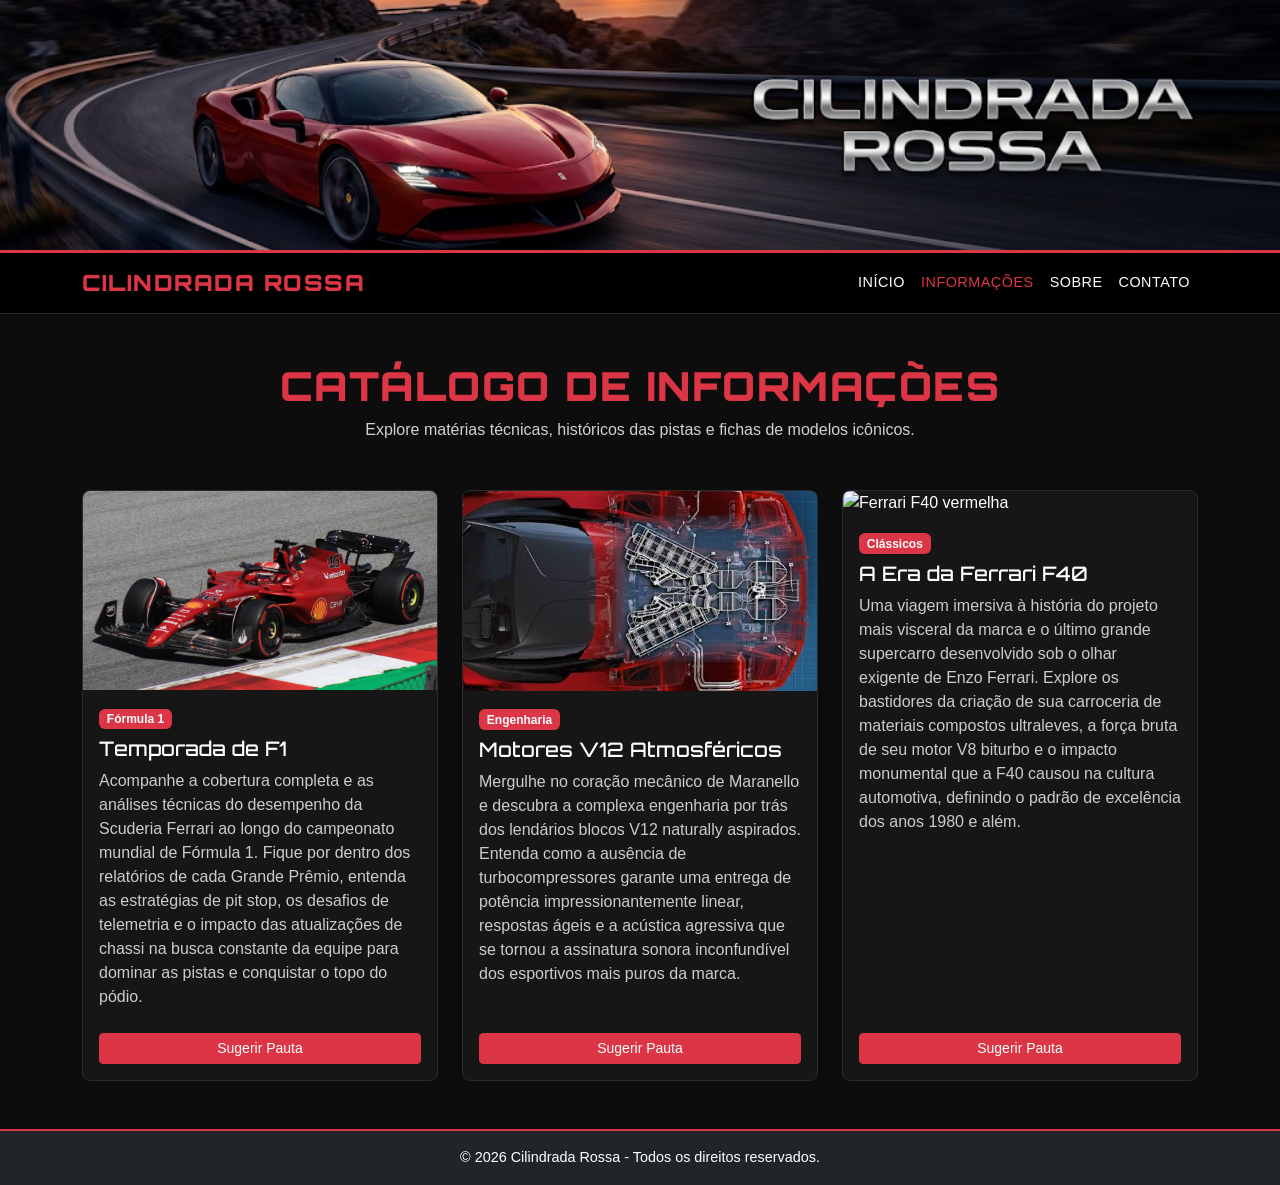
==== informacoes.html @ ae2fc931 "first commit" ====
<!doctype html>
<html lang="pt-br">
  <head>
    <meta charset="utf-8">
    <meta name="viewport" content="width=device-width, initial-scale=1">
    <title>Cilindrada Rossa - Informações</title>
    
    <link href="https://cdn.jsdelivr.net/npm/bootstrap@5.3.3/dist/css/bootstrap.min.css" rel="stylesheet">
    <link href="https://fonts.googleapis.com/css2?family=Orbitron:wght@700;900&display=swap" rel="stylesheet">
    <link rel="stylesheet" href="css/style.css">
  </head>
  <body>

    <header class="banner-topo">
      <img src="imagens/banner.png" alt="Banner Cilindrada Rossa" class="img-banner">
    </header>

    <nav class="navbar navbar-expand-lg bg-dark navbar-dark">
      <div class="container">
        <a class="navbar-brand" href="index.html">Cilindrada Rossa</a>
        <button class="navbar-toggler" type="button" data-bs-toggle="collapse" data-bs-target="#navbarNav">
          <span class="navbar-toggler-icon"></span>
        </button>
        <div class="collapse navbar-collapse" id="navbarNav">
          <ul class="navbar-nav ms-auto">
            <li class="nav-item">
              <a class="nav-link" href="index.html">Início</a>
            </li>
            <li class="nav-item">
              <a class="nav-link active" aria-current="page" href="informacoes.html">Informações</a>
            </li>
            <li class="nav-item">
              <a class="nav-link" href="sobre.html">Sobre</a>
            </li>
            <li class="nav-item">
              <a class="nav-link" href="contato.html">Contato</a>
            </li>
          </ul>
        </div>
      </div>
    </nav>

    <main class="container my-5">
      <h1 class="text-center mb-2">Catálogo de Informações</h1>
      <p class="text-center text-muted mb-5">Explore matérias técnicas, históricos das pistas e fichas de modelos icônicos.</p>

      <div class="row g-4">
        
        <!-- CARD 1 -->
        <div class="col-12 col-md-6 col-lg-4">
          <div class="card h-100 shadow-sm">
            <img src="imagens/f1corrida.png" class="card-img-top" alt="Carro de Fórmula 1 em corrida">
            <div class="card-body">
              <span class="badge bg-danger mb-2">Fórmula 1</span>
              <h5 class="card-title">Temporada de F1</h5>
              <p class="card-text">Acompanhe a cobertura completa e as análises técnicas do desempenho da Scuderia Ferrari ao longo do campeonato mundial de Fórmula 1. Fique por dentro dos relatórios de cada Grande Prêmio, entenda as estratégias de pit stop, os desafios de telemetria e o impacto das atualizações de chassi na busca constante da equipe para dominar as pistas e conquistar o topo do pódio.</p>
            </div>
            <div class="card-footer bg-transparent border-0 pb-3">
              <a href="contato.html" class="btn btn-outline-danger btn-sm w-100">Sugerir Pauta</a>
            </div>
          </div>
        </div>

        <!-- CARD 2 -->
        <div class="col-12 col-md-6 col-lg-4">
          <div class="card h-100 shadow-sm">
            <img src="imagens/mecanicav12.png" class="card-img-top" alt="Motor V12 Ferrari">
            <div class="card-body">
              <span class="badge bg-danger mb-2">Engenharia</span>
              <h5 class="card-title">Motores V12 Atmosféricos</h5>
              <p class="card-text">Mergulhe no coração mecânico de Maranello e descubra a complexa engenharia por trás dos lendários blocos V12 naturally aspirados. Entenda como a ausência de turbocompressores garante uma entrega de potência impressionantemente linear, respostas ágeis e a acústica agressiva que se tornou a assinatura sonora inconfundível dos esportivos mais puros da marca.</p>
            </div>
            <div class="card-footer bg-transparent border-0 pb-3">
              <a href="contato.html" class="btn btn-outline-danger btn-sm w-100">Sugerir Pauta</a>
            </div>
          </div>
        </div>

        <!-- CARD 3 -->
        <div class="col-12 col-md-6 col-lg-4">
          <div class="card h-100 shadow-sm">
            <img src="imagens/f40.png" class="card-img-top" alt="Ferrari F40 vermelha">
            <div class="card-body">
              <span class="badge bg-danger mb-2">Clássicos</span>
              <h5 class="card-title">A Era da Ferrari F40</h5>
              <p class="card-text">Uma viagem imersiva à história do projeto mais visceral da marca e o último grande supercarro desenvolvido sob o olhar exigente de Enzo Ferrari. Explore os bastidores da criação de sua carroceria de materiais compostos ultraleves, a força bruta de seu motor V8 biturbo e o impacto monumental que a F40 causou na cultura automotiva, definindo o padrão de excelência dos anos 1980 e além.</p>
            </div>
            <div class="card-footer bg-transparent border-0 pb-3">
              <a href="contato.html" class="btn btn-outline-danger btn-sm w-100">Sugerir Pauta</a>
            </div>
          </div>
        </div>

      </div>
    </main>

    <footer class="bg-dark text-white text-center py-3 mt-5">
      <p class="mb-0">&copy; 2026 Cilindrada Rossa - Todos os direitos reservados.</p>
    </footer>

    <script src="https://cdn.jsdelivr.net/npm/bootstrap@5.3.3/dist/js/bootstrap.bundle.min.js"></script>
  </body>
</html>
---- css/style.css ----
.banner-topo {
  width: 100%;
  background-color: #000;
  overflow: hidden;
}

.img-banner {
  width: 100%;
  max-height: 250px;
  object-fit: cover;
  object-position: center;
  display: block;
}

.navbar-brand, 
h1, 
.display-4,
.titulo-principal {
  font-family: 'Orbitron', sans-serif;
  font-weight: 900;
  letter-spacing: 1.5px;
  text-transform: uppercase;
  color: #dc3545;
}


@import url('https://fonts.googleapis.com/css2?family=Orbitron:wght@700;900&family=Roboto:wght@400;500;700&display=swap');


:root {
  --vermelho-ferrari: #dc3545;
  --vermelho-escuro: #b02a37;
  --preto-fundo: #0d0d0d;
  --preto-card: #161616;
  --cinza-borda: #2a2a2a;
  --branco: #ffffff;
  --cinza-texto: #cccccc;
}

body {
  background-color: var(--preto-fundo);
  color: var(--branco);
  font-family: 'Roboto', sans-serif;
  margin: 0;
  padding: 0;
}


h1, h2, h3, .navbar-brand, .titulo-destaque {
  font-family: 'Orbitron', sans-serif;
  font-weight: 900;
  letter-spacing: 1.5px;
  text-transform: uppercase;
}

h1, h2 {
  color: var(--vermelho-ferrari);
}


.banner-topo {
  width: 100%;
  background-color: #000000;
  border-bottom: 3px solid var(--vermelho-ferrari);
  overflow: hidden;
}

.img-banner {
  width: 100%;
  max-height: 250px;
  object-fit: cover;
  object-position: center;
  display: block;
}


.navbar {
  background-color: #000000 !important;
  border-bottom: 1px solid var(--cinza-borda);
}

.navbar-brand {
  color: var(--vermelho-ferrari) !important;
  font-size: 1.4rem;
  transition: transform 0.3s ease;
}

.navbar-brand:hover {
  transform: scale(1.03);
}

.nav-link {
  color: var(--branco) !important;
  font-weight: 500;
  text-transform: uppercase;
  font-size: 0.9rem;
  letter-spacing: 0.5px;
  transition: color 0.3s ease;
}

.nav-link:hover, 
.nav-link.active {
  color: var(--vermelho-ferrari) !important;
}

.navbar-toggler {
  border-color: var(--vermelho-ferrari);
}

.navbar-toggler-icon {
  filter: invert(30%) sepia(80%) saturate(2500%) hue-rotate(345deg) brightness(90%) contrast(90%);
}


.card {
  background-color: var(--preto-card);
  border: 1px solid var(--cinza-borda);
  border-radius: 8px;
  color: var(--branco);
  transition: transform 0.3s ease, border-color 0.3s ease, box-shadow 0.3s ease;
}

.card:hover {
  transform: translateY(-5px);
  border-color: var(--vermelho-ferrari);
  box-shadow: 0 8px 20px rgba(220, 53, 69, 0.25);
}

.card-title {
  color: var(--branco);
  font-family: 'Orbitron', sans-serif;
}

.card-text {
  color: var(--cinza-texto);
}

.card-img-top {
  border-top-left-radius: 7px;
  border-top-right-radius: 7px;
  max-height: 200px;
  object-fit: cover;
}


.btn-danger {
  background-color: var(--vermelho-ferrari);
  border-color: var(--vermelho-ferrari);
  font-weight: 700;
  text-transform: uppercase;
  letter-spacing: 0.5px;
  transition: background-color 0.3s ease, border-color 0.3s ease;
}

.btn-danger:hover {
  background-color: var(--vermelho-escuro);
  border-color: var(--vermelho-escuro);
}

.btn-outline-danger {
  color: var(--vermelho-ferrari);
  border-color: var(--vermelho-ferrari);
}

.btn-outline-danger:hover {
  background-color: var(--vermelho-ferrari);
  color: var(--branco);
}

.badge.bg-danger {
  background-color: var(--vermelho-ferrari) !important;
}


form {
  background-color: var(--preto-card) !important;
  border: 1px solid var(--cinza-borda) !important;
  color: var(--branco);
}

.form-label {
  color: var(--branco);
  font-weight: 500;
}

.form-control, 
.form-select {
  background-color: var(--preto-fundo);
  border: 1px solid var(--cinza-borda);
  color: var(--branco);
}

.form-control:focus, 
.form-select:focus {
  background-color: var(--preto-fundo);
  border-color: var(--vermelho-ferrari);
  color: var(--branco);
  box-shadow: 0 0 8px rgba(220, 53, 69, 0.5);
}

.form-control::placeholder {
  color: #7d7d7d;
}

.alert-danger {
  background-color: var(--vermelho-escuro);
  border-color: var(--vermelho-ferrari);
  color: var(--branco);
}


footer {
  background-color: #000000 !important;
  border-top: 2px solid var(--vermelho-ferrari);
  color: var(--cinza-texto);
  font-size: 0.9rem;
}


.text-muted, p.text-muted {
  color: #d1d1d1 !important;
}

.form-label {
  color: #111111 !important;
  font-weight: 700;
}

.form-control::placeholder {
  color: #a0a0a0 !important;
}

.card-footer .btn {
  color: #ffffff !important;
  border-color: #dc3545 !important;
  background-color: #dc3545 !important;
}

.card-footer .btn:hover {
  background-color: #b02a37 !important;
}


form.shadow-sm, 
form.bg-light,
form {
  background-color: #161616 !important;
  border: 1px solid #2a2a2a !important;
  border-top: 4px solid #dc3545 !important;
  border-radius: 12px !important;
  box-shadow: 0 10px 30px rgba(0, 0, 0, 0.5) !important;
  padding: 2rem !important;
}


.form-label {
  color: #ffffff !important;
  font-weight: 600 !important;
  font-size: 0.95rem;
  letter-spacing: 0.5px;
  margin-bottom: 0.5rem;
}


.form-control, 
.form-select {
  background-color: #0d0d0d !important;
  border: 1px solid #333333 !important;
  color: #ffffff !important;
  border-radius: 6px !important;
  padding: 0.75rem 1rem !important;
}


.form-control::placeholder {
  color: #888888 !important;
}


.form-control:focus, 
.form-select:focus {
  background-color: #0d0d0d !important;
  border-color: #dc3545 !important;
  color: #ffffff !important;
  box-shadow: 0 0 10px rgba(220, 53, 69, 0.4) !important;
}


form button[type="submit"],
.btn-danger {
  background-color: #dc3545 !important;
  border-color: #dc3545 !important;
  color: #ffffff !important;
  font-family: 'Orbitron', sans-serif !important;
  font-weight: 700 !important;
  letter-spacing: 1px !important;
  padding: 0.8rem 1.5rem !important;
  border-radius: 6px !important;
  transition: all 0.3s ease !important;
}

form button[type="submit"]:hover,
.btn-danger:hover {
  background-color: #b02a37 !important;
  border-color: #b02a37 !important;
  box-shadow: 0 0 15px rgba(220, 53, 69, 0.5) !important;
  transform: translateY(-2px);
}


.card.border-danger {
  background-color: #161616 !important;
  border: 1px solid #dc3545 !important;
  transition: transform 0.3s ease, box-shadow 0.3s ease;
}

.card.border-danger:hover {
  transform: translateY(-5px);
  box-shadow: 0 8px 20px rgba(220, 53, 69, 0.3);
}
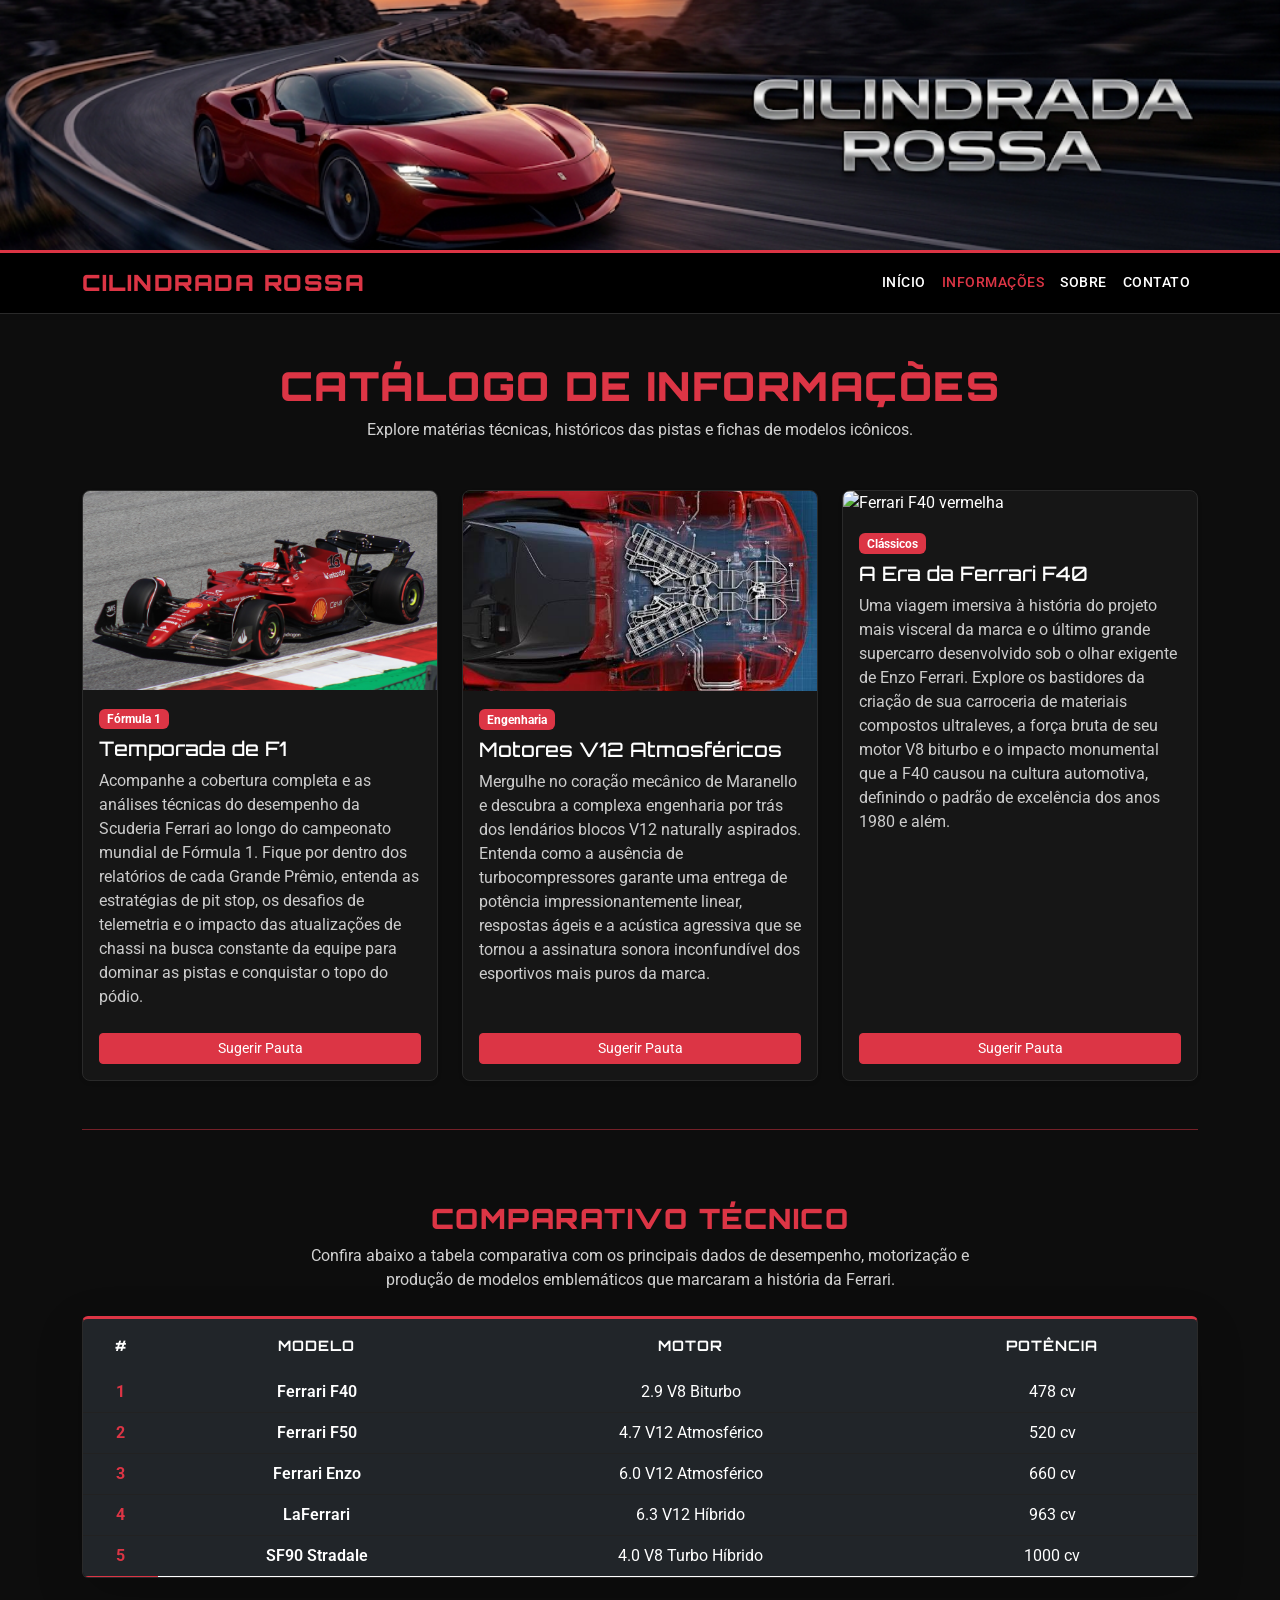
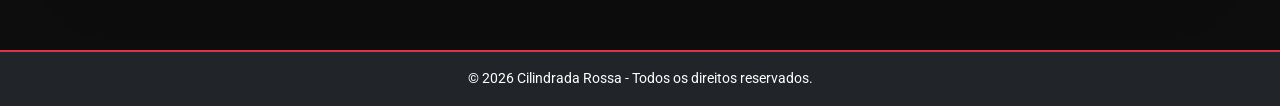
==== commit 80f49457: "AV1/AV2 Final" ====
--- a/informacoes.html
+++ b/informacoes.html
@@ -6,15 +6,17 @@
     <title>Cilindrada Rossa - Informações</title>
     
     <link href="https://cdn.jsdelivr.net/npm/bootstrap@5.3.3/dist/css/bootstrap.min.css" rel="stylesheet">
-    <link href="https://fonts.googleapis.com/css2?family=Orbitron:wght@700;900&display=swap" rel="stylesheet">
+    <link href="https://fonts.googleapis.com/css2?family=Orbitron:wght@700;900&family=Roboto:wght@400;500;700&display=swap" rel="stylesheet">
     <link rel="stylesheet" href="css/style.css">
   </head>
   <body>
 
+    
     <header class="banner-topo">
       <img src="imagens/banner.png" alt="Banner Cilindrada Rossa" class="img-banner">
     </header>
 
+    
     <nav class="navbar navbar-expand-lg bg-dark navbar-dark">
       <div class="container">
         <a class="navbar-brand" href="index.html">Cilindrada Rossa</a>
@@ -40,13 +42,15 @@
       </div>
     </nav>
 
+    
     <main class="container my-5">
       <h1 class="text-center mb-2">Catálogo de Informações</h1>
       <p class="text-center text-muted mb-5">Explore matérias técnicas, históricos das pistas e fichas de modelos icônicos.</p>
 
-      <div class="row g-4">
+      
+      <div class="row g-4 mb-5">
         
-        <!-- CARD 1 -->
+        
         <div class="col-12 col-md-6 col-lg-4">
           <div class="card h-100 shadow-sm">
             <img src="imagens/f1corrida.png" class="card-img-top" alt="Carro de Fórmula 1 em corrida">
@@ -61,7 +65,7 @@
           </div>
         </div>
 
-        <!-- CARD 2 -->
+        
         <div class="col-12 col-md-6 col-lg-4">
           <div class="card h-100 shadow-sm">
             <img src="imagens/mecanicav12.png" class="card-img-top" alt="Motor V12 Ferrari">
@@ -76,7 +80,7 @@
           </div>
         </div>
 
-        <!-- CARD 3 -->
+        
         <div class="col-12 col-md-6 col-lg-4">
           <div class="card h-100 shadow-sm">
             <img src="imagens/f40.png" class="card-img-top" alt="Ferrari F40 vermelha">
@@ -91,13 +95,73 @@
           </div>
         </div>
 
-      </div>
+      </div> 
+
+      <hr class="border-danger opacity-50 my-5">
+
+      
+      <section class="secao-tabela py-4">
+        <div class="text-center mb-4">
+          <h3 class="titulo-destaque text-danger">Comparativo Técnico</h3>
+          <p class="text-muted mx-auto" style="max-width: 700px;">
+            Confira abaixo a tabela comparativa com os principais dados de desempenho, motorização e produção de modelos emblemáticos que marcaram a história da Ferrari.
+          </p>
+        </div>
+
+        <div class="table-responsive shadow-lg rounded">
+          <table class="table table-dark table-hover align-middle text-center mb-0">
+            <thead>
+              <tr class="tabela-cabecalho">
+                <th scope="col" class="py-3">#</th>
+                <th scope="col" class="py-3">Modelo</th>
+                <th scope="col" class="py-3">Motor</th>
+                <th scope="col" class="py-3">Potência</th>
+              </tr>
+            </thead>
+            <tbody>
+              <tr>
+                <th scope="row" class="text-danger fw-bold">1</th>
+                <td class="fw-semibold">Ferrari F40</td>
+                <td>2.9 V8 Biturbo</td>
+                <td>478 cv</td>
+              </tr>
+              <tr>
+                <th scope="row" class="text-danger fw-bold">2</th>
+                <td class="fw-semibold">Ferrari F50</td>
+                <td>4.7 V12 Atmosférico</td>
+                <td>520 cv</td>
+              </tr>
+              <tr>
+                <th scope="row" class="text-danger fw-bold">3</th>
+                <td class="fw-semibold">Ferrari Enzo</td>
+                <td>6.0 V12 Atmosférico</td>
+                <td>660 cv</td>
+              </tr>
+              <tr>
+                <th scope="row" class="text-danger fw-bold">4</th>
+                <td class="fw-semibold">LaFerrari</td>
+                <td>6.3 V12 Híbrido</td>
+                <td>963 cv</td>
+              </tr>
+              <tr>
+                <th scope="row" class="text-danger fw-bold">5</th>
+                <td class="fw-semibold">SF90 Stradale</td>
+                <td>4.0 V8 Turbo Híbrido</td>
+                <td>1000 cv</td>
+              </tr>
+            </tbody>
+          </table>
+        </div>
+      </section>
+
     </main>
 
+    
     <footer class="bg-dark text-white text-center py-3 mt-5">
       <p class="mb-0">&copy; 2026 Cilindrada Rossa - Todos os direitos reservados.</p>
     </footer>
 
+    
     <script src="https://cdn.jsdelivr.net/npm/bootstrap@5.3.3/dist/js/bootstrap.bundle.min.js"></script>
   </body>
 </html>
--- a/css/style.css
+++ b/css/style.css
@@ -317,4 +317,42 @@
 .card.border-danger:hover {
   transform: translateY(-5px);
   box-shadow: 0 8px 20px rgba(220, 53, 69, 0.3);
+}
+
+
+
+.secao-tabela .table-responsive {
+  border: 1px solid #2a2a2a;
+  border-top: 3px solid #dc3545;
+  border-radius: 8px;
+}
+
+
+.tabela-cabecalho {
+  background-color: #dc3545 !important;
+  color: #ffffff !important;
+  font-family: 'Orbitron', sans-serif;
+  letter-spacing: 1px;
+  text-transform: uppercase;
+  font-size: 0.9rem;
+}
+
+.tabela-cabecalho th {
+  border: none !important;
+}
+
+
+.secao-tabela table tbody tr {
+  border-bottom: 1px solid #222222;
+  transition: background-color 0.2s ease;
+}
+
+.secao-tabela table tbody tr:last-child {
+  border-bottom: none;
+}
+
+
+.secao-tabela table-hover tbody tr:hover {
+  background-color: #1f1f1f !important;
+  color: #ffffff;
 }
